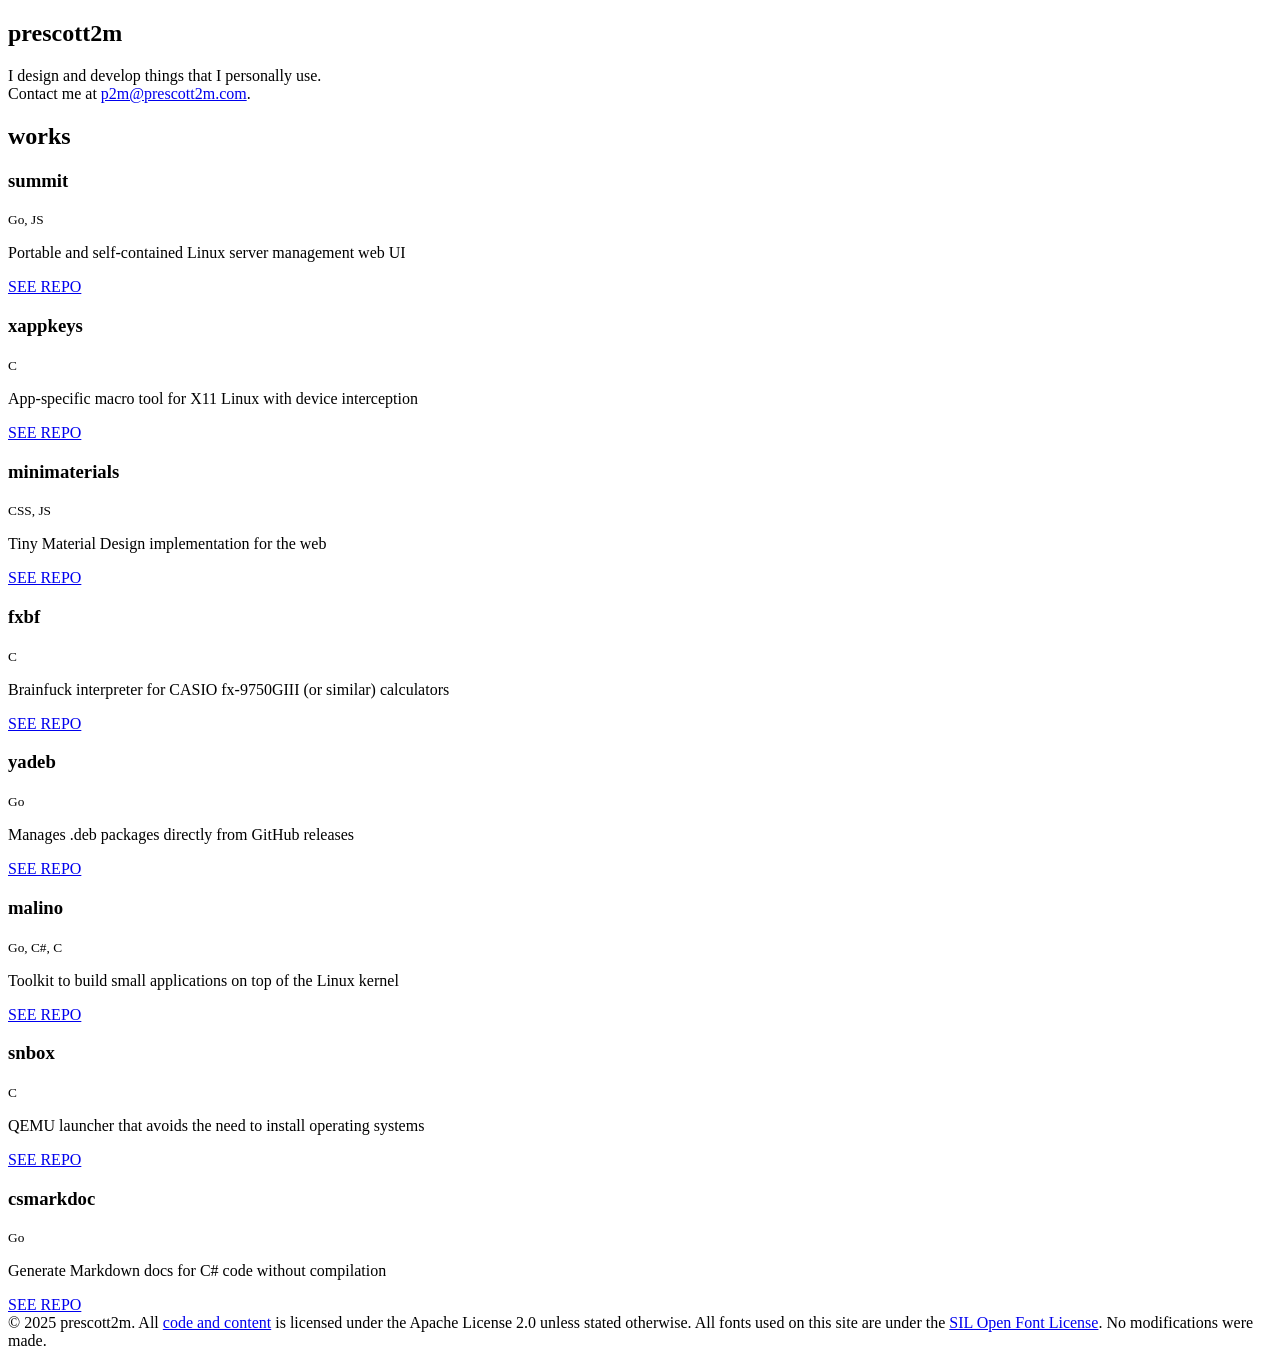
==== index.html @ c504ddc9 "update name + remove about me section" ====
<!DOCTYPE html>
<html lang="en">
    <head>
        <title>prescott2m</title>
        <meta charset="UTF-8">
        <link rel="icon" type="image/png" href="favicon.png">
	    <meta name="viewport" content="width=device-width, initial-scale=1">

        <link href="style.css" rel="stylesheet" type="text/css">
    </head>
    <body>
        <section class="hero">
            <div class="c">
                <h1>prescott2m</h1>
                <p>I design and develop things that I personally use.
                    <br>Contact me at <a href="mailto:p2m@prescott2m.com">p2m@prescott2m.com</a>.</p>
            </div>
        </section>

        <section class="main">
            <section class="c">
                <h2>works</h2>
                <div class="grid">
                    <div class="card">
                        <h3>summit</h3>
                        <small>Go, JS</small>
                        <p>Portable and self-contained Linux server management web UI</p>
                        <a href="https://github.com/prescott2m/summit">SEE REPO</a>
                    </div>
                    <div class="card">
                        <h3>xappkeys</h3>
                        <small>C</small>
                        <p>App-specific macro tool for X11 Linux with device interception</p>
                        <a href="https://github.com/prescott2m/xappkeys">SEE REPO</a>
                    </div>
                    <div class="card">
                        <h3>minimaterials</h3>
                        <small>CSS, JS</small>
                        <p>Tiny Material Design implementation for the web</p>
                        <a href="https://github.com/prescott2m/minimaterials">SEE REPO</a>
                    </div>
                    <div class="card">
                        <h3>fxbf</h3>
                        <small>C</small>
                        <p>Brainfuck interpreter for CASIO fx-9750GIII (or similar) calculators</p>
                        <a href="https://github.com/prescott2m/fxbf">SEE REPO</a>
                    </div>
                    <div class="card">
                        <h3>yadeb</h3>
                        <small>Go</small>
                        <p>Manages .deb packages directly from GitHub releases</p>
                        <a href="https://github.com/prescott2m/yadeb">SEE REPO</a>
                    </div>
                    <div class="card">
                        <h3>malino</h3>
                        <small>Go, C#, C</small>
                        <p>Toolkit to build small applications on top of the Linux kernel</p>
                        <a href="https://github.com/malinoOS/malino">SEE REPO</a>
                    </div>
                    <div class="card">
                        <h3>snbox</h3>
                        <small>C</small>
                        <p>QEMU launcher that avoids the need to install operating systems</p>
                        <a href="https://github.com/prescott2m/snbox">SEE REPO</a>
                    </div>
                    <div class="card">
                        <h3>csmarkdoc</h3>
                        <small>Go</small>
                        <p>Generate Markdown docs for C# code without compilation</p>
                        <a href="https://github.com/prescott2m/csmarkdoc">SEE REPO</a>
                    </div>
                </div>
            </section>
        </section>

        <footer class="c">&copy; 2025 prescott2m. All <a href="https://github.com/prescott2m/prescott2m.com">code and content</a> is licensed under the Apache License 2.0 unless stated otherwise.
            All fonts used on this site are under the <a href="https://scripts.sil.org/OFL">SIL Open Font License</a>. No modifications were made.</footer>
    </body>
</html>
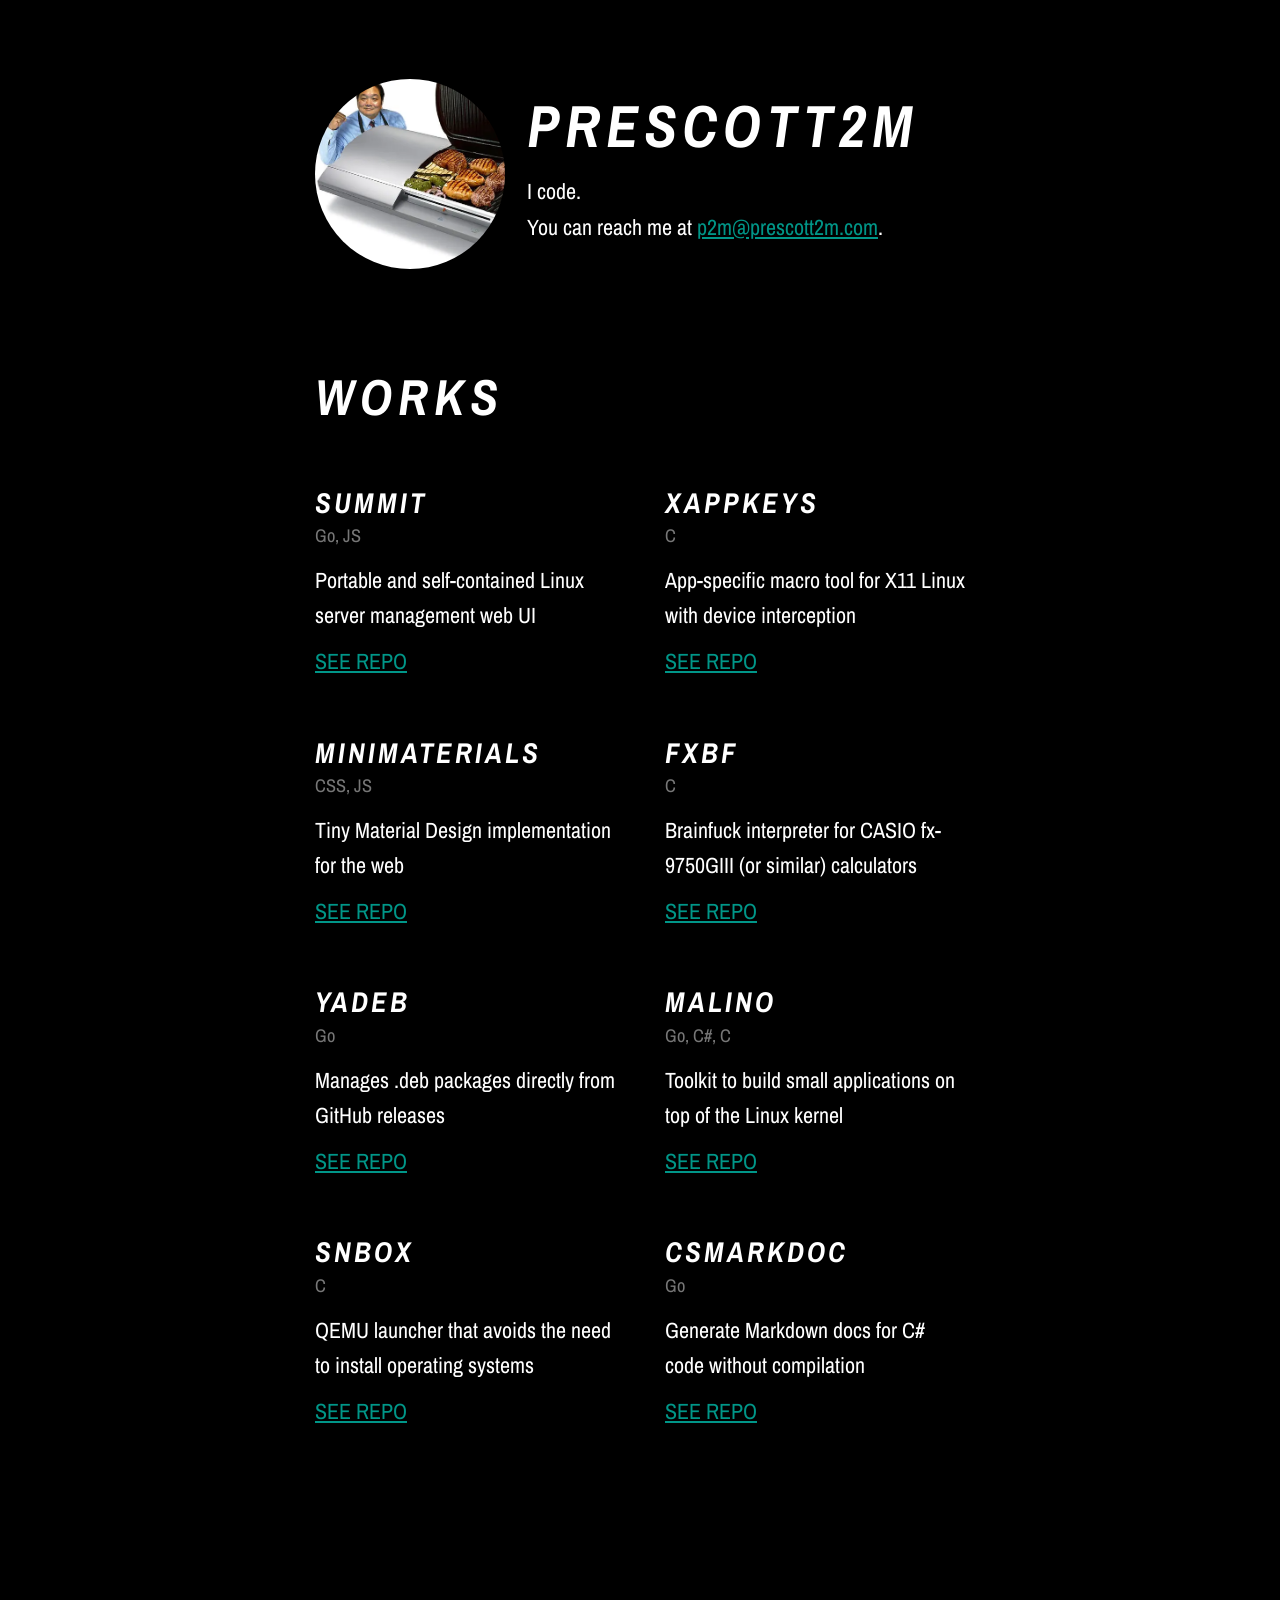
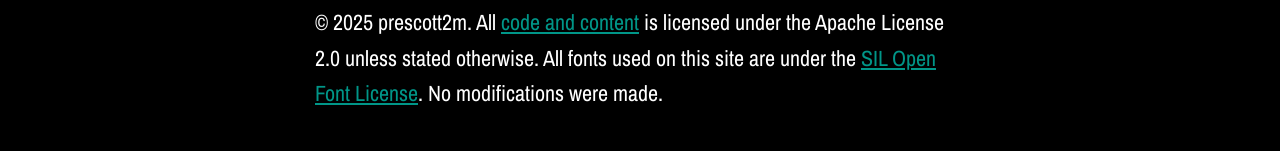
==== commit 9b77ea51: "all hail ps3 grill" ====
--- a/index.html
+++ b/index.html
@@ -11,9 +11,10 @@
     <body>
         <section class="hero">
             <div class="c">
+                <img src="assets/ps3grill.webp" width="300">
                 <h1>prescott2m</h1>
-                <p>I design and develop things that I personally use.
-                    <br>Contact me at <a href="mailto:p2m@prescott2m.com">p2m@prescott2m.com</a>.</p>
+                <p>I code.
+                    <br>You can reach me at <a href="mailto:p2m@prescott2m.com">p2m@prescott2m.com</a>.</p>
             </div>
         </section>
 
--- a/style.css
+++ b/style.css
@@ -0,0 +1,95 @@
+/* fonts */
+@font-face {
+    font-family: 'Archivo Narrow';
+    src: url('assets/ArchivoNarrow-Regular.woff2') format('woff2');
+    font-weight: normal;
+    font-style: normal;
+}
+
+@font-face {
+    font-family: 'Archivo Narrow';
+    src: url('assets/ArchivoNarrow-BoldItalic.woff2') format('woff2');
+    font-weight: bold;
+    font-style: normal;
+}
+
+/* General elements */
+html, body {
+    background: black;
+    color: white;
+    margin: 0;
+    font-family: 'Archivo Narrow', 'Helvetica Neue', 'Roboto', 'Ubuntu', 'Segoe UI', sans-serif;
+    scrollbar-color: white black;
+}
+
+h1, h2, h3 {
+    font-family: 'Archivo Narrow', 'Helvetica Neue', 'Roboto', 'Ubuntu', 'Segoe UI', sans-serif;
+    text-transform: uppercase;
+}
+
+h1 {
+    font-size: clamp(1.5em, 10vw, 2.7em);
+    letter-spacing: clamp(0px, 1vw, 6px);
+    margin-bottom: 0;
+}
+
+h2 {
+    font-size: clamp(1.5em, 8vw, 2.3em);
+    letter-spacing: clamp(0px, 0.5vw, 6px);
+}
+
+h3 {
+    font-size: clamp(1.25em, 6vw, 1.3em);
+    letter-spacing: clamp(0px, 0.25vw, 3px);
+}
+
+img {
+    float: left;
+    margin-right: 1em;
+    width: clamp(50px, 25vw, 190px);
+    border-radius: 50%;
+}
+
+a {
+    color: #009688;
+    transition: color 0.15s ease-out;
+}
+
+a:hover { color: #00796B; }
+small { color: #777; }
+footer { margin-top: 8em !important; /* Fuck you CSS */ }
+.hero p { margin-top: 0; }
+
+/* Layout */
+.hero {
+    background: linear-gradient(
+          rgba(0, 0, 0, 0.55), 
+          rgba(0, 0, 0, 0.85)
+        ), url('assets/header-1280.webp') no-repeat center center;
+    background-size: cover;
+    background-position-y: 40%;
+    padding: 30px 0;
+}
+
+.c {
+    max-width: 650px;
+    margin: 40px auto;
+    line-height: 1.6;
+    font-size: 22px;
+    padding: 0 40px;
+}
+
+.c + .c { margin-top: 4em; }
+
+.card > h3 {
+    margin-top: 0;
+    margin-bottom: -0.3em;
+}
+
+.card > p { margin: 0.5em 0; }
+
+.grid {
+    display: grid;
+    grid-template-columns: repeat(auto-fit, minmax(300px, 1fr));
+    gap: 50px;
+}
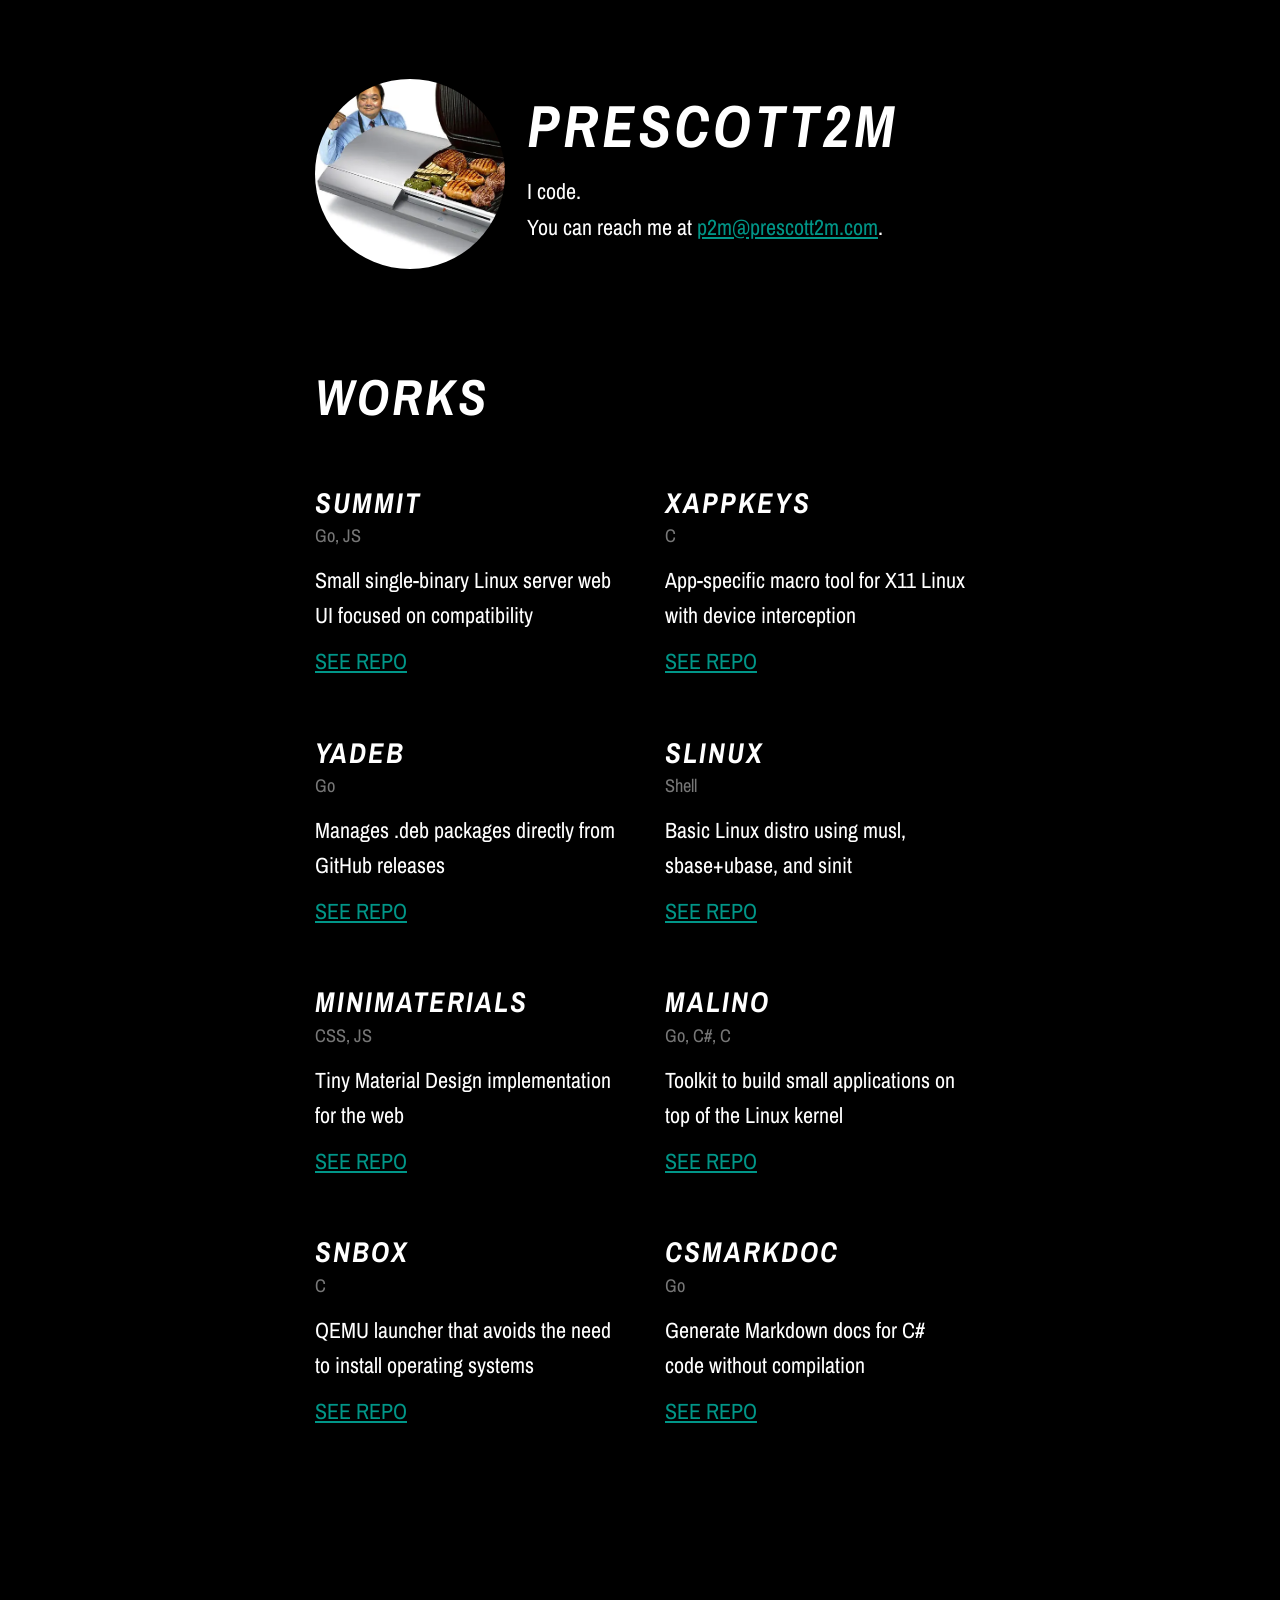
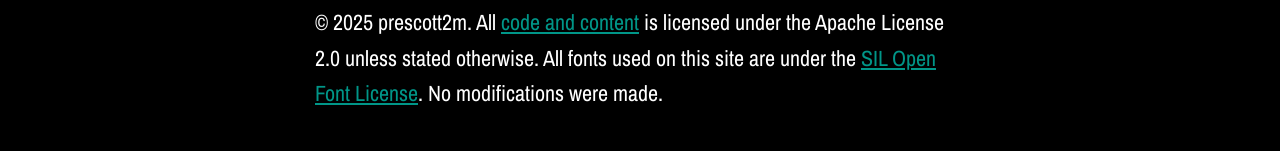
==== commit e00c40b7: "update projects + letter spacing changes" ====
--- a/index.html
+++ b/index.html
@@ -25,7 +25,7 @@
                     <div class="card">
                         <h3>summit</h3>
                         <small>Go, JS</small>
-                        <p>Portable and self-contained Linux server management web UI</p>
+                        <p>Small single-binary Linux server web UI focused on compatibility </p>
                         <a href="https://github.com/prescott2m/summit">SEE REPO</a>
                     </div>
                     <div class="card">
@@ -35,22 +35,22 @@
                         <a href="https://github.com/prescott2m/xappkeys">SEE REPO</a>
                     </div>
                     <div class="card">
+                        <h3>yadeb</h3>
+                        <small>Go</small>
+                        <p>Manages .deb packages directly from GitHub releases</p>
+                        <a href="https://github.com/prescott2m/yadeb">SEE REPO</a>
+                    </div>
+                    <div class="card">
+                        <h3>slinux</h3>
+                        <small>Shell</small>
+                        <p>Basic Linux distro using musl, sbase+ubase, and sinit </p>
+                        <a href="https://github.com/prescott2m/slinux">SEE REPO</a>
+                    </div>
+                    <div class="card">
                         <h3>minimaterials</h3>
                         <small>CSS, JS</small>
                         <p>Tiny Material Design implementation for the web</p>
                         <a href="https://github.com/prescott2m/minimaterials">SEE REPO</a>
-                    </div>
-                    <div class="card">
-                        <h3>fxbf</h3>
-                        <small>C</small>
-                        <p>Brainfuck interpreter for CASIO fx-9750GIII (or similar) calculators</p>
-                        <a href="https://github.com/prescott2m/fxbf">SEE REPO</a>
-                    </div>
-                    <div class="card">
-                        <h3>yadeb</h3>
-                        <small>Go</small>
-                        <p>Manages .deb packages directly from GitHub releases</p>
-                        <a href="https://github.com/prescott2m/yadeb">SEE REPO</a>
                     </div>
                     <div class="card">
                         <h3>malino</h3>
--- a/style.css
+++ b/style.css
@@ -29,18 +29,18 @@
 
 h1 {
     font-size: clamp(1.5em, 10vw, 2.7em);
-    letter-spacing: clamp(0px, 1vw, 6px);
+    letter-spacing: clamp(0px, 1vw, 4px);
     margin-bottom: 0;
 }
 
 h2 {
     font-size: clamp(1.5em, 8vw, 2.3em);
-    letter-spacing: clamp(0px, 0.5vw, 6px);
+    letter-spacing: clamp(0px, 0.5vw, 3px);
 }
 
 h3 {
     font-size: clamp(1.25em, 6vw, 1.3em);
-    letter-spacing: clamp(0px, 0.25vw, 3px);
+    letter-spacing: clamp(0px, 0.25vw, 2px);
 }
 
 img {
